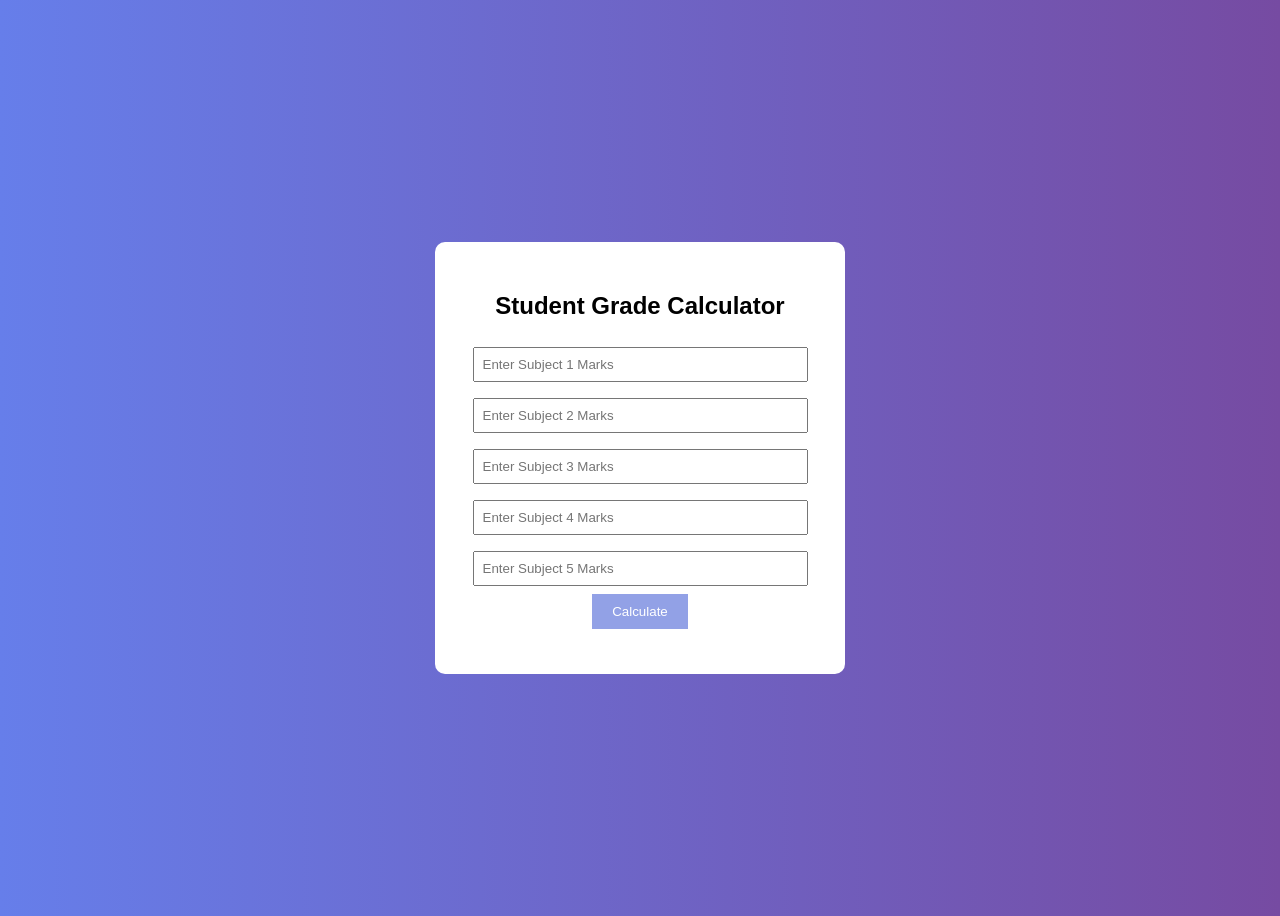
==== calci.html @ 9113ba32 "Initial commit" ====
<!DOCTYPE html>
<html>
<head>
    <title>Student Grade Calculator</title>
    <link rel="stylesheet" href="calci.css">
</head>
<body>

<div class="container">
    <h2>Student Grade Calculator</h2>

    <input type="number" id="sub1" placeholder="Enter Subject 1 Marks">
    <input type="number" id="sub2" placeholder="Enter Subject 2 Marks">
    <input type="number" id="sub3" placeholder="Enter Subject 3 Marks">
    <input type="number" id="sub4" placeholder="Enter Subject 4 Marks">
    <input type="number" id="sub5" placeholder="Enter Subject 5 Marks">

    <button onclick="calculateGrade()">Calculate</button>

    <div id="result"></div>
</div>

<script src="claci.js"></script>
</body>
</html>
---- calci.css ----
body {
    font-family: Arial, sans-serif;
    background: linear-gradient(to right, #667eea, #764ba2);
    display: flex;
    justify-content: center;
    align-items: center;
    height: 100vh;
}

.container {
    background: white;
    padding: 30px;
    border-radius: 10px;
    width: 350px;
    text-align: center;
}

input {
    width: 90%;
    padding: 8px;
    margin: 8px 0;
}

button {
    padding: 10px 20px;
    background: #92a1e6;
    color: white;
    border: none;
    cursor: pointer;
}

button:hover {
    background: #5643c4;
}

#result {
    margin-top: 15px;
    font-weight: bold;
}
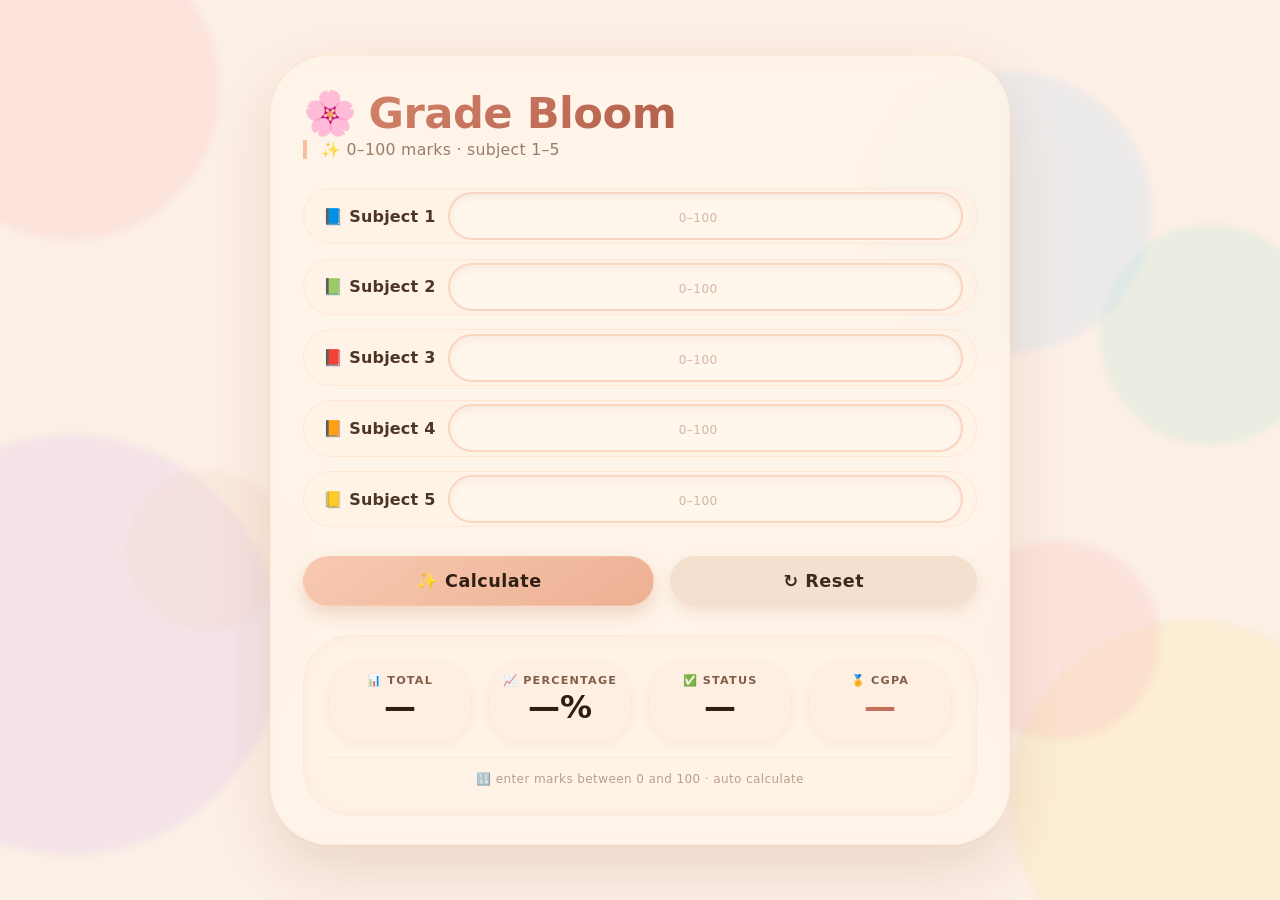
==== commit 96d1308d: "Initial commit" ====
--- a/calci.html
+++ b/calci.html
@@ -1,25 +1,544 @@
 <!DOCTYPE html>
-<html>
+<html lang="en">
 <head>
-    <title>Student Grade Calculator</title>
-    <link rel="stylesheet" href="calci.css">
+  <meta charset="UTF-8">
+  <meta name="viewport" content="width=device-width, initial-scale=1.0">
+  <title>🌸 Grade Bloom · 0–100</title>
+  <style>
+    * {
+      margin: 0;
+      padding: 0;
+      box-sizing: border-box;
+      font-family: 'Segoe UI', 'Poppins', system-ui, sans-serif;
+    }
+
+    body {
+      min-height: 100vh;
+      display: flex;
+      align-items: center;
+      justify-content: center;
+      padding: 1.5rem;
+      background: #fcefe6;  /* warm pastel base */
+      position: relative;
+      overflow-x: hidden;
+    }
+
+    /* ===== UNIQUE BACKGROUND ANIMATION ===== */
+    .bg-bubble {
+      position: fixed;
+      border-radius: 50%;
+      opacity: 0.20;
+      pointer-events: none;
+      z-index: 0;
+      animation: floatBubble 20s infinite alternate ease-in-out;
+      filter: blur(3px);
+    }
+
+    .b1 { width: 300px; height: 300px; background: #ffb7b7; top: -60px; left: -80px; animation-duration: 24s; }
+    .b2 { width: 360px; height: 360px; background: #fce38a; bottom: -80px; right: -90px; animation-duration: 28s; animation-delay: -5s; }
+    .b3 { width: 220px; height: 220px; background: #a8e6cf; top: 25%; right: -40px; animation-duration: 22s; animation-delay: -9s; }
+    .b4 { width: 420px; height: 420px; background: #d7b8f0; bottom: 5%; left: -140px; animation-duration: 32s; animation-delay: -14s; }
+    .b5 { width: 200px; height: 200px; background: #f9b5b5; top: 60%; left: 75%; animation-duration: 26s; animation-delay: -3s; }
+    .b6 { width: 280px; height: 280px; background: #b5d9f9; top: 8%; right: 10%; animation-duration: 30s; animation-delay: -7s; }
+    .b7 { width: 160px; height: 160px; background: #f5d0b8; bottom: 30%; left: 10%; animation-duration: 18s; animation-delay: -11s; }
+
+    @keyframes floatBubble {
+      0% { transform: translate(0, 0) scale(1) rotate(0deg); }
+      30% { transform: translate(30px, -40px) scale(1.10) rotate(7deg); }
+      60% { transform: translate(-25px, 25px) scale(0.90) rotate(-6deg); }
+      100% { transform: translate(20px, 30px) scale(1.05) rotate(4deg); }
+    }
+
+    /* ===== MAIN CARD ===== */
+    .glass-card {
+      max-width: 740px;
+      width: 100%;
+      padding: 2rem 2rem 1.8rem;
+      border-radius: 60px;
+      background: rgba(255, 245, 235, 0.72);
+      backdrop-filter: blur(14px);
+      -webkit-backdrop-filter: blur(14px);
+      box-shadow: 0 24px 56px rgba(160, 100, 70, 0.18), 0 0 0 1px rgba(255, 215, 185, 0.25);
+      border: 1px solid rgba(255, 230, 210, 0.5);
+      position: relative;
+      z-index: 10;
+      transition: all 0.25s ease;
+      animation: cardBreath 10s infinite alternate ease-in-out;
+    }
+
+    @keyframes cardBreath {
+      0% { transform: scale(1) translateY(0); box-shadow: 0 24px 56px rgba(160, 100, 70, 0.12); }
+      100% { transform: scale(1.008) translateY(-5px); box-shadow: 0 34px 68px rgba(200, 130, 90, 0.25); }
+    }
+
+    h1 {
+      font-size: 2.7rem;
+      font-weight: 700;
+      letter-spacing: -0.5px;
+      color: #4d3525;
+      display: flex;
+      align-items: center;
+      gap: 12px;
+      margin-bottom: 0.1rem;
+      flex-wrap: wrap;
+    }
+
+    h1 span {
+      background: linear-gradient(145deg, #d4836b, #b25f4a);
+      -webkit-background-clip: text;
+      -webkit-text-fill-color: transparent;
+      background-clip: text;
+      font-weight: 800;
+    }
+
+    .subhead {
+      color: #7f5f4b;
+      font-weight: 400;
+      margin-bottom: 1.8rem;
+      padding-left: 14px;
+      border-left: 4px solid #f3b28a;
+      font-size: 0.98rem;
+      opacity: 0.8;
+      letter-spacing: 0.3px;
+    }
+
+    /* ===== INPUT GRID ===== */
+    .input-grid {
+      display: flex;
+      flex-direction: column;
+      gap: 0.9rem;
+      margin-bottom: 1.8rem;
+    }
+
+    .subject-row {
+      display: flex;
+      align-items: center;
+      gap: 0.8rem;
+      flex-wrap: wrap;
+      background: rgba(255, 235, 220, 0.30);
+      padding: 0.2rem 0.8rem 0.2rem 1.2rem;
+      border-radius: 60px;
+      backdrop-filter: blur(2px);
+      border: 1px solid rgba(255, 215, 185, 0.4);
+      transition: 0.2s;
+    }
+
+    .subject-row:hover {
+      background: rgba(255, 225, 205, 0.45);
+      border-color: #f7c8b0;
+    }
+
+    .subject-label {
+      min-width: 85px;
+      font-weight: 600;
+      color: #4d3525;
+      font-size: 1rem;
+      letter-spacing: 0.2px;
+    }
+
+    .input-wrapper {
+      flex: 1;
+      min-width: 100px;
+      position: relative;
+    }
+
+    .input-wrapper input {
+      width: 100%;
+      padding: 12px 14px;
+      border-radius: 50px;
+      border: 2px solid #fad6c0;
+      background: rgba(255, 248, 240, 0.7);
+      backdrop-filter: blur(2px);
+      color: #2d1f14;
+      font-size: 1.1rem;
+      font-weight: 600;
+      transition: all 0.2s ease;
+      box-shadow: inset 0 4px 6px rgba(180, 120, 90, 0.08);
+      outline: none;
+      text-align: center;
+      letter-spacing: 0.5px;
+    }
+
+    .input-wrapper input:focus {
+      border-color: #e3946f;
+      box-shadow: 0 0 0 5px rgba(227, 148, 111, 0.2), inset 0 2px 8px rgba(140, 80, 50, 0.1);
+      background: #fffaf5;
+      transform: scale(1.01);
+    }
+
+    .input-wrapper input::placeholder {
+      color: #b58e78;
+      font-weight: 300;
+      font-size: 0.75rem;
+      opacity: 0.6;
+    }
+
+    .input-wrapper input:valid {
+      border-color: #98c1a5;
+    }
+
+    .input-wrapper input:invalid:not(:placeholder-shown) {
+      border-color: #e6857a;
+    }
+
+    /* ===== BUTTONS ===== */
+    .btn-group {
+      display: flex;
+      flex-wrap: wrap;
+      gap: 1rem;
+      justify-content: center;
+      margin: 0.8rem 0 1.8rem;
+    }
+
+    .btn {
+      padding: 14px 32px;
+      border: none;
+      border-radius: 60px;
+      font-weight: 700;
+      font-size: 1.1rem;
+      background: #f5d9ca;
+      color: #3d2b1e;
+      letter-spacing: 0.5px;
+      cursor: pointer;
+      transition: all 0.2s ease;
+      box-shadow: 0 6px 14px rgba(180, 110, 70, 0.15);
+      flex: 1 1 auto;
+      min-width: 120px;
+      display: inline-flex;
+      align-items: center;
+      justify-content: center;
+      gap: 8px;
+      border: 1px solid rgba(255, 215, 185, 0.3);
+    }
+
+    .btn-primary {
+      background: linear-gradient(145deg, #f7c9b0, #edb094);
+      color: #2f1f14;
+      box-shadow: 0 8px 18px rgba(200, 120, 80, 0.25);
+    }
+
+    .btn-primary:hover {
+      transform: translateY(-3px) scale(1.02);
+      background: linear-gradient(145deg, #fad6be, #f0b89a);
+      box-shadow: 0 12px 28px rgba(200, 120, 80, 0.35);
+    }
+
+    .btn-secondary {
+      background: rgba(240, 215, 195, 0.7);
+      backdrop-filter: blur(4px);
+    }
+
+    .btn-secondary:hover {
+      background: rgba(235, 210, 185, 0.9);
+      transform: translateY(-2px);
+      box-shadow: 0 10px 22px rgba(160, 100, 70, 0.2);
+    }
+
+    /* ===== RESULT PANEL ===== */
+    .result-panel {
+      background: rgba(255, 240, 228, 0.5);
+      backdrop-filter: blur(8px);
+      border-radius: 48px;
+      padding: 1.6rem 1.5rem 1.8rem;
+      border: 1px solid rgba(255, 215, 185, 0.3);
+      margin-top: 0.2rem;
+      transition: all 0.2s ease;
+      box-shadow: inset 0 0 20px rgba(200, 150, 120, 0.08);
+    }
+
+    .result-grid {
+      display: grid;
+      grid-template-columns: repeat(auto-fit, minmax(120px, 1fr));
+      gap: 1rem;
+      margin-bottom: 0.2rem;
+    }
+
+    .result-item {
+      background: rgba(255, 235, 220, 0.4);
+      border-radius: 30px;
+      padding: 0.7rem 0.3rem;
+      text-align: center;
+      border: 1px solid rgba(255, 215, 185, 0.2);
+      transition: 0.15s ease;
+      box-shadow: 0 4px 10px rgba(140, 90, 60, 0.06);
+      animation: resultPop 0.45s cubic-bezier(0.175, 0.885, 0.32, 1.275) forwards;
+      transform: scale(0.92);
+      opacity: 0;
+    }
+
+    .result-item:nth-child(1) { animation-delay: 0.05s; }
+    .result-item:nth-child(2) { animation-delay: 0.12s; }
+    .result-item:nth-child(3) { animation-delay: 0.19s; }
+    .result-item:nth-child(4) { animation-delay: 0.26s; }
+
+    @keyframes resultPop {
+      to { transform: scale(1); opacity: 1; }
+    }
+
+    .result-item .label {
+      font-size: 0.7rem;
+      text-transform: uppercase;
+      letter-spacing: 1.2px;
+      color: #7f5f4b;
+      font-weight: 600;
+    }
+
+    .result-item .value {
+      font-size: 2rem;
+      font-weight: 700;
+      color: #2d1f14;
+      line-height: 1.3;
+    }
+
+    .result-item .value.pass {
+      color: #2f7a5a;
+    }
+
+    .result-item .value.fail {
+      color: #c45346;
+    }
+
+    .cgpa-badge {
+      font-size: 2.2rem;
+      font-weight: 800;
+      background: linear-gradient(145deg, #d4836b, #b25f4a);
+      -webkit-background-clip: text;
+      -webkit-text-fill-color: transparent;
+      background-clip: text;
+    }
+
+    .footer-note {
+      margin-top: 1rem;
+      text-align: center;
+      color: #9f7a64;
+      font-size: 0.75rem;
+      letter-spacing: 0.4px;
+      border-top: 1px solid rgba(200, 160, 140, 0.15);
+      padding-top: 0.9rem;
+      opacity: 0.7;
+    }
+
+    /* shake (error) */
+    .animate-shake {
+      animation: shake 0.35s ease-in-out;
+    }
+
+    @keyframes shake {
+      0%, 100% { transform: translateX(0); }
+      20% { transform: translateX(-6px); }
+      40% { transform: translateX(6px); }
+      60% { transform: translateX(-4px); }
+      80% { transform: translateX(4px); }
+    }
+
+    @media (max-width: 550px) {
+      .glass-card { padding: 1.2rem; }
+      h1 { font-size: 2rem; }
+      .subject-label { min-width: 70px; font-size: 0.9rem; }
+      .subject-row { padding: 0.2rem 0.5rem 0.2rem 1rem; }
+    }
+  </style>
 </head>
 <body>
 
-<div class="container">
-    <h2>Student Grade Calculator</h2>
-
-    <input type="number" id="sub1" placeholder="Enter Subject 1 Marks">
-    <input type="number" id="sub2" placeholder="Enter Subject 2 Marks">
-    <input type="number" id="sub3" placeholder="Enter Subject 3 Marks">
-    <input type="number" id="sub4" placeholder="Enter Subject 4 Marks">
-    <input type="number" id="sub5" placeholder="Enter Subject 5 Marks">
-
-    <button onclick="calculateGrade()">Calculate</button>
-
-    <div id="result"></div>
-</div>
-
-<script src="claci.js"></script>
+  <!-- background bubbles : bright & aesthetic -->
+  <div class="bg-bubble b1"></div>
+  <div class="bg-bubble b2"></div>
+  <div class="bg-bubble b3"></div>
+  <div class="bg-bubble b4"></div>
+  <div class="bg-bubble b5"></div>
+  <div class="bg-bubble b6"></div>
+  <div class="bg-bubble b7"></div>
+
+  <!-- main card -->
+  <div class="glass-card">
+    <h1>
+      🌸 <span>Grade Bloom</span>
+    </h1>
+    <div class="subhead">✨ 0–100 marks · subject 1–5</div>
+
+    <!-- input fields: subject 1 to 5 -->
+    <div class="input-grid" id="subjectInputs">
+      <div class="subject-row">
+        <span class="subject-label">📘 Subject 1</span>
+        <div class="input-wrapper">
+          <input type="number" id="sub1" min="0" max="100" placeholder="0–100" required>
+        </div>
+      </div>
+      <div class="subject-row">
+        <span class="subject-label">📗 Subject 2</span>
+        <div class="input-wrapper">
+          <input type="number" id="sub2" min="0" max="100" placeholder="0–100" required>
+        </div>
+      </div>
+      <div class="subject-row">
+        <span class="subject-label">📕 Subject 3</span>
+        <div class="input-wrapper">
+          <input type="number" id="sub3" min="0" max="100" placeholder="0–100" required>
+        </div>
+      </div>
+      <div class="subject-row">
+        <span class="subject-label">📙 Subject 4</span>
+        <div class="input-wrapper">
+          <input type="number" id="sub4" min="0" max="100" placeholder="0–100" required>
+        </div>
+      </div>
+      <div class="subject-row">
+        <span class="subject-label">📒 Subject 5</span>
+        <div class="input-wrapper">
+          <input type="number" id="sub5" min="0" max="100" placeholder="0–100" required>
+        </div>
+      </div>
+    </div>
+
+    <!-- action buttons -->
+    <div class="btn-group">
+      <button class="btn btn-primary" id="calculateBtn">✨ Calculate</button>
+      <button class="btn btn-secondary" id="resetBtn">↻ Reset</button>
+    </div>
+
+    <!-- result panel -->
+    <div class="result-panel" id="resultPanel">
+      <div class="result-grid" id="resultGrid">
+        <div class="result-item">
+          <div class="label">📊 Total</div>
+          <div class="value" id="totalValue">—</div>
+        </div>
+        <div class="result-item">
+          <div class="label">📈 Percentage</div>
+          <div class="value" id="percentValue">—%</div>
+        </div>
+        <div class="result-item">
+          <div class="label">✅ Status</div>
+          <div class="value" id="statusValue">—</div>
+        </div>
+        <div class="result-item">
+          <div class="label">🏅 CGPA</div>
+          <div class="value cgpa-badge" id="cgpaValue">—</div>
+        </div>
+      </div>
+      <div class="footer-note">🔢 enter marks between 0 and 100 · auto calculate</div>
+    </div>
+  </div>
+
+  <script>
+    (function() {
+      const inputIds = ['sub1', 'sub2', 'sub3', 'sub4', 'sub5'];
+      const inputs = {};
+      inputIds.forEach(id => { inputs[id] = document.getElementById(id); });
+
+      const totalEl = document.getElementById('totalValue');
+      const percentEl = document.getElementById('percentValue');
+      const statusEl = document.getElementById('statusValue');
+      const cgpaEl = document.getElementById('cgpaValue');
+      const resultPanel = document.getElementById('resultPanel');
+      const calcBtn = document.getElementById('calculateBtn');
+      const resetBtn = document.getElementById('resetBtn');
+
+      function getMarks() {
+        const marks = [];
+        let valid = true;
+        for (let id of inputIds) {
+          const val = inputs[id].value.trim();
+          if (val === '') { valid = false; marks.push(NaN); continue; }
+          const num = Number(val);
+          // 0–100 inclusive, integer
+          if (!Number.isInteger(num) || num < 0 || num > 100) {
+            valid = false;
+            marks.push(NaN);
+          } else {
+            marks.push(num);
+          }
+        }
+        return { marks, valid };
+      }
+
+      function calculateAndDisplay() {
+        const { marks, valid } = getMarks();
+        const allFilled = marks.every(m => !isNaN(m));
+        const allValid = marks.every(m => Number.isInteger(m) && m >= 0 && m <= 100);
+
+        if (!allFilled || !allValid) {
+          resultPanel.classList.add('animate-shake');
+          setTimeout(() => resultPanel.classList.remove('animate-shake'), 400);
+          totalEl.textContent = '!';
+          percentEl.textContent = '!%';
+          statusEl.textContent = '⚠️';
+          statusEl.style.color = '#c45346';
+          cgpaEl.textContent = '—';
+          return;
+        }
+
+        const total = marks.reduce((acc, m) => acc + m, 0);
+        const maxTotal = 5 * 100; // 500
+        const percentage = (total / maxTotal) * 100;
+        // CGPA: percentage / 9.5 (common scale, capped 10)
+        const cgpa = Math.min(10, Math.max(0, percentage / 9.5));
+        const cgpaFixed = cgpa.toFixed(2);
+
+        const passed = percentage >= 40;
+        const statusText = passed ? '✅ PASS' : '❌ FAIL';
+        const statusColor = passed ? '#2f7a5a' : '#c45346';
+
+        totalEl.textContent = total;
+        percentEl.textContent = percentage.toFixed(2) + '%';
+        statusEl.textContent = statusText;
+        statusEl.style.color = statusColor;
+        cgpaEl.textContent = cgpaFixed;
+
+        // subtle glow
+        totalEl.style.transition = '0.2s';
+        totalEl.style.textShadow = '0 0 12px rgba(180,120,80,0.2)';
+        setTimeout(() => totalEl.style.textShadow = 'none', 300);
+      }
+
+      function resetAll() {
+        for (let id of inputIds) {
+          inputs[id].value = '';
+        }
+        totalEl.textContent = '—';
+        percentEl.textContent = '—%';
+        statusEl.textContent = '—';
+        statusEl.style.color = '#2d1f14';
+        cgpaEl.textContent = '—';
+        resultPanel.classList.remove('animate-shake');
+      }
+
+      // event listeners
+      calcBtn.addEventListener('click', calculateAndDisplay);
+
+      resetBtn.addEventListener('click', resetAll);
+
+      // enter key on any input
+      for (let id of inputIds) {
+        inputs[id].addEventListener('keypress', (e) => {
+          if (e.key === 'Enter') {
+            e.preventDefault();
+            calculateAndDisplay();
+          }
+        });
+      }
+
+      // visual: limit to 3 digits (max 100) + style
+      for (let id of inputIds) {
+        inputs[id].addEventListener('input', function(e) {
+          let val = this.value;
+          if (val.startsWith('-')) val = val.substring(1);
+          // allow up to 3 digits (for 100)
+          if (val.length > 3) {
+            this.value = val.slice(0, 3);
+          }
+          const num = Number(this.value);
+          if (this.value !== '' && (num < 0 || num > 100)) {
+            this.style.borderColor = '#e6857a';
+          } else {
+            this.style.borderColor = '#fad6c0';
+          }
+        });
+      }
+
+      resetAll();
+    })();
+  </script>
 </body>
 </html>
